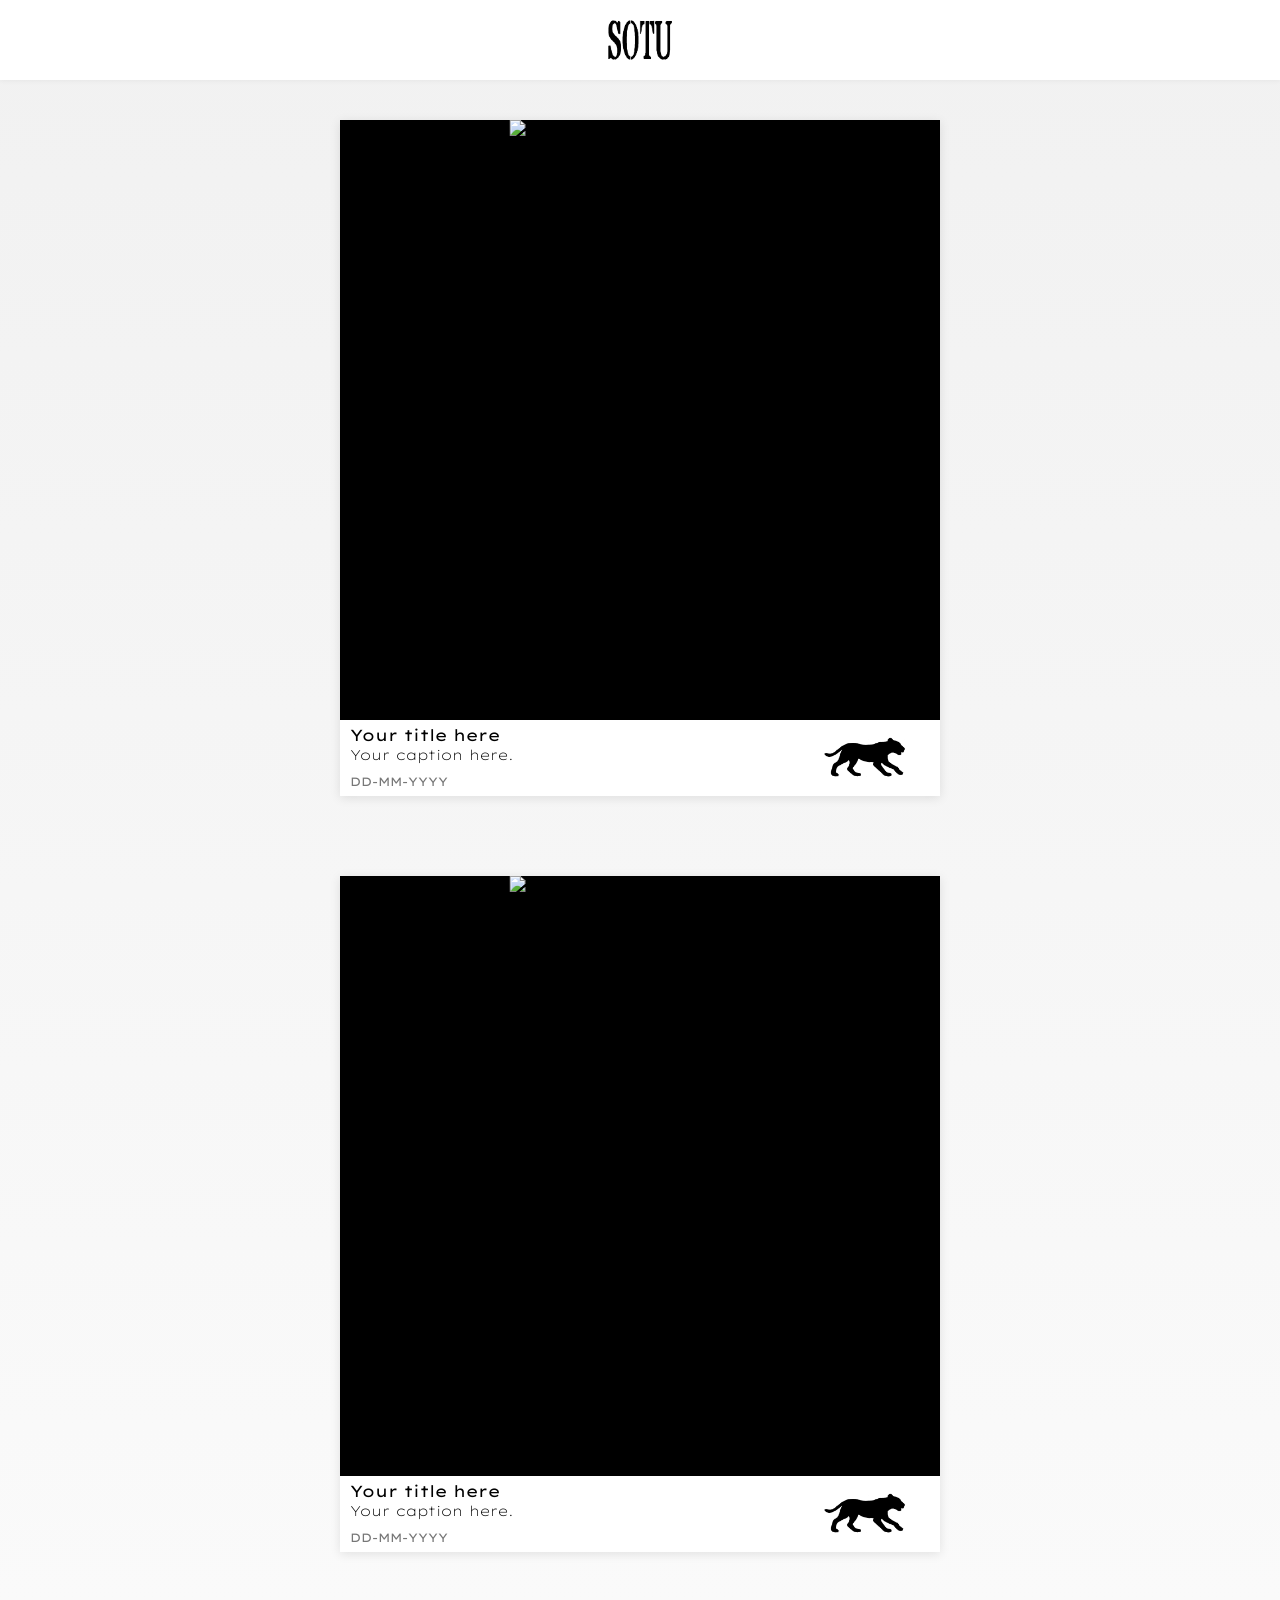
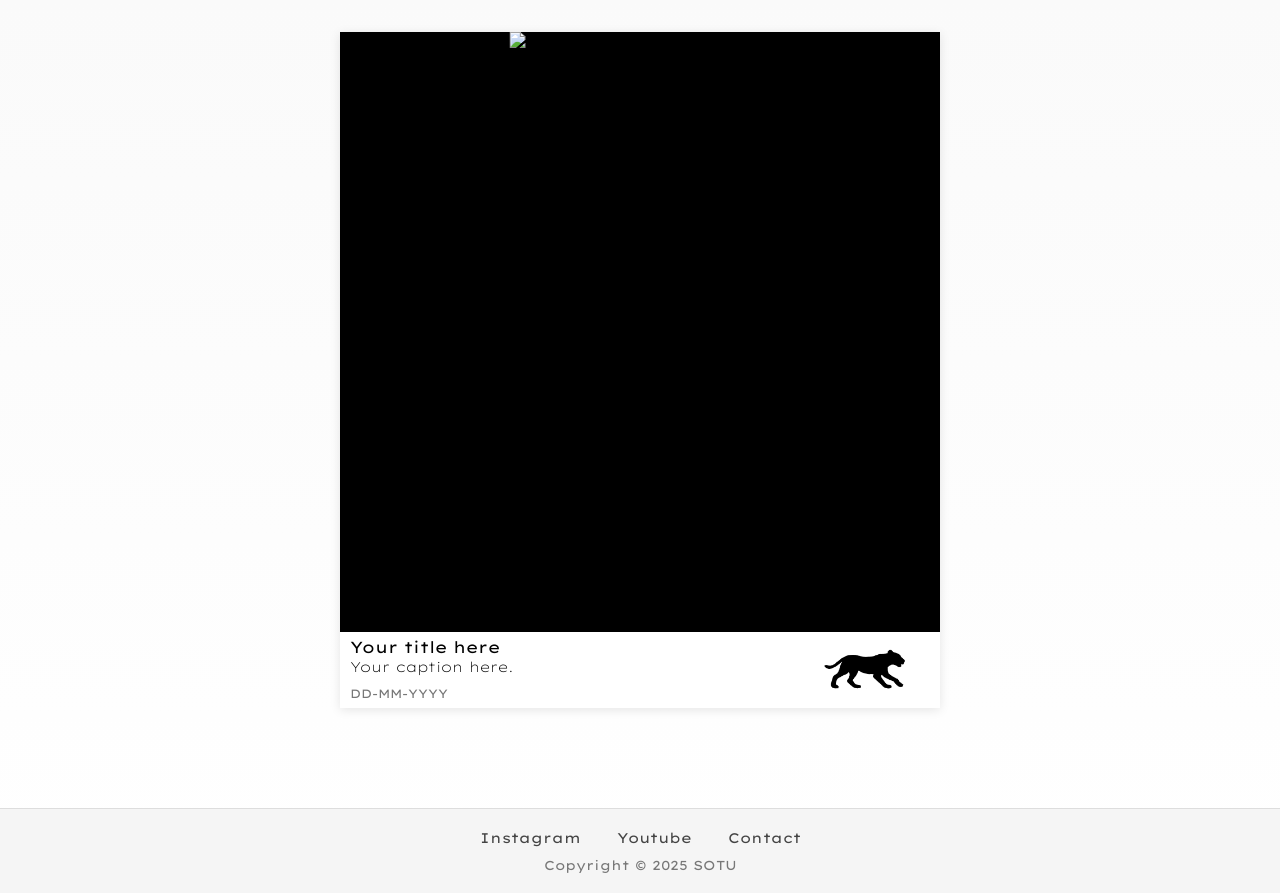
==== blog.html @ 9614f3e0 "Add files via upload" ====
<!DOCTYPE html>
<!-- sound of the underground -->
<html lang="en">
<head>
  <meta charset="UTF-8" />
  <meta name="viewport" content="width=device-width, initial-scale=1.0" />
  <title>sotusotusotu</title>
  <link rel="stylesheet" href="styles.css" />
  <link href="https://fonts.googleapis.com/css2?family=Crimson+Text:ital,wght@0,400;0,600;0,700;1,400;1,600;1,700&family=Lexend+Giga:wght@100..900&family=Roboto+Slab:wght@100..900&display=swap" rel="stylesheet">
</head>
<body>

  <!-- Navbar with GIF logo -->
	<header class="navbar" id="navbar">
	  <a href="index.html" class="logo-link">
		<img src="logo.gif" alt="Logo" />
	  </a>
	</header>
	
  <!-- Blog Posts -->
  <div class="post">
	  <div class="image-container">
		<img src="photo1.jpg" alt="Your image description" />
	  </div>
	  <div class="post-content">
		<div class="caption">
		  <b>Your title here</b>
		  <p>Your caption here.</p>
		  <div class="timestamp">DD-MM-YYYY</div>
		</div>
		<div class="side">
		  <img src="side.png" alt="Side Image" />
		</div>
	  </div>
	</div>
	
	
	
	<div class="post">
	  <div class="image-container">
		<img src="photo2.jpg" alt="Your image description" />
	  </div>
	  <div class="post-content">
		<div class="caption">
		  <b>Your title here</b>
		  <p>Your caption here.</p>
		  <div class="timestamp">DD-MM-YYYY</div>
		</div>
		<div class="side">
		  <img src="side.png" alt="Side Image" />
		</div>
	  </div>
	</div>
	
	
	<div class="post">
	  <div class="image-container">
		<img src="photo3.jpg" alt="Your image description" />
	  </div>
	  <div class="post-content">
		<div class="caption">
		  <b>Your title here</b>
		  <p>Your caption here.</p>
		  <div class="timestamp">DD-MM-YYYY</div>
		</div>
		<div class="side">
		  <img src="side.png" alt="Side Image" />
		</div>
	  </div>
	</div>



  <!-- Scroll behavior script -->
  <script>
    let lastScrollTop = 0;
    const navbar = document.getElementById("navbar");

    window.addEventListener("scroll", () => {
      const currentScroll = window.pageYOffset || document.documentElement.scrollTop;

      if (currentScroll > lastScrollTop) {
        // Scrolling down
        navbar.classList.add("shrink");
		navbar.classList.remove("grow");
      } else {
        // Scrolling up
        navbar.classList.remove("shrink");
		navbar.classList.add("grow");
      }

      lastScrollTop = currentScroll <= 0 ? 0 : currentScroll;
    });
  </script>
  
  <footer class="footer">
	  <div class="footer-links">
		<a href="https://www.instagram.com/user1976386783?igsh=amNlMzZhYmRoYXJ6&utm_source=qr" target="_blank" rel="noopener noreferrer">Instagram</a>
		<a href="https://www.youtube.com/channel/UCuCPQRbkkRWhS4Hbh84M4jQ" target="_blank" rel="noopener noreferrer">Youtube</a>
		<a href="https://sharetext.io/31c55d90" target="_blank" rel="noopener noreferrer">Contact</a>
	  </div>
	  <div class="footer-copy">
			Copyright © 2025 SOTU
	  </div>
  </footer>


</body>
</html>
---- styles.css ----
.lexend-giga-<uniquifier> {
  font-family: "Lexend Giga", sans-serif;
  font-optical-sizing: auto;
  font-weight: 200;
  font-style: normal;
}

body {
  margin: 0;
  font-family: "Lexend Giga", sans-serif;
  background: linear-gradient(to bottom, #f1f1f1, #ffffff);
  display: flex;
  flex-direction: column;
  align-items: center;
}

/* Navbar styles */
.navbar {
  height: 80px;
  background-color: #fff;
  display: flex;
  justify-content: center;
  align-items: center;
  position: sticky;
  top: 0;
  width: 100%;
  box-shadow: 0 1px 5px rgba(0,0,0,0.05);
  z-index: 1000;
}

.logo-link {
  background: none !important;
  border: none !important;
  padding: 0 !important;
  margin: 0 !important;
  display: inline-block !important;
  text-decoration: none !important;
  outline: none !important;
  box-shadow: none !important;
  cursor: pointer;
}

.logo-link img {
  height: 60px;
  width: auto;
  object-fit: contain;
  display: block; /* removes tiny bottom space under images */
}



.navbar img {
  height: 100px;           /* bigger logo height */
  object-fit: contain;
  margin-top: -10px;       /* shift logo up to keep it visually centered */
  margin-bottom: -10px;    /* shift logo down too if needed */
}


.navbar.shrink img {
  height: 80px; /* Shrunk logo size */
}

.navbar.grow img {
  height: 100px; /* Grow logo size */
}

/* Post styles */
.post {
  background-color: white;
  max-width: 600px;
  width: 100%;
  margin: 40px auto;
  box-shadow: 0 2px 10px rgba(0, 0, 0, 0.1);
}

.image-container {
  width: 100%;
  aspect-ratio: 1 / 1;
  overflow: hidden;
  position: relative;
  background: #000;
}

.image-container img {
  position: absolute;
  top: 50%;
  left: 50%;
  height: 100%;
  width: auto;
  transform: translate(-50%, -50%);
  object-fit: cover;
}

.caption b {
  margin: 5px 0 2px 10px; /* bottom margin 2px */
  padding: 0;
  display: block;
  font-family: "Lexend Giga", sans-serif;
  font-weight: 400;
}

.caption p {
  margin: 0 20px 4px 10px; /* current margins */
  padding: 0;
  font-family: "Lexend Giga", sans-serif;
  font-weight: 200;
  font-size: 14px;
  border-top: none;
}

/* Adjust to bring them closer */
.caption b {
  margin-bottom: 1px; /* reduce bottom margin */
}

.caption p {
  margin-top: 1px; /* add a small top margin */
}

.post-content {
  display: flex;
  align-items: flex-start;
  gap: 10px; /* spacing between text and image */
  padding: 0px 0px;
}

.caption {
  flex: 1; /* text uses remaining space */
}

.side img {
  width: 90px;   /* smaller size */
  height: auto;
  object-fit: contain;
  flex-shrink: 0; /* don’t shrink */
}

.side {
  margin-right: 30px; /* move it right a bit */
  margin-top: 12px;   /* move it down a bit */
  flex-shrink: 0;
}


.timestamp {
  margin: 10px 0 7px 10px;
  padding: 0;
  font-size: 12px;
  color: #777;
}


.footer {
  width: 100%;
  text-align: center;
  padding: 20px 0;
  background-color: #f5f5f5;
  border-top: 1px solid #ddd;
  margin-top: 60px;
  font-family: "Lexend Giga", sans-serif;
  font-size: 14px;
  color: #444;
}

.footer-links {
  margin-bottom: 10px;
}

.footer-links a {
  color: #444;
  text-decoration: none;
  margin: 0 15px;
  transition: color 0.2s ease;
}

.footer-links a:hover {
  color: #000;
}

.footer-copy {
  font-size: 13px;
  color: #777;
}
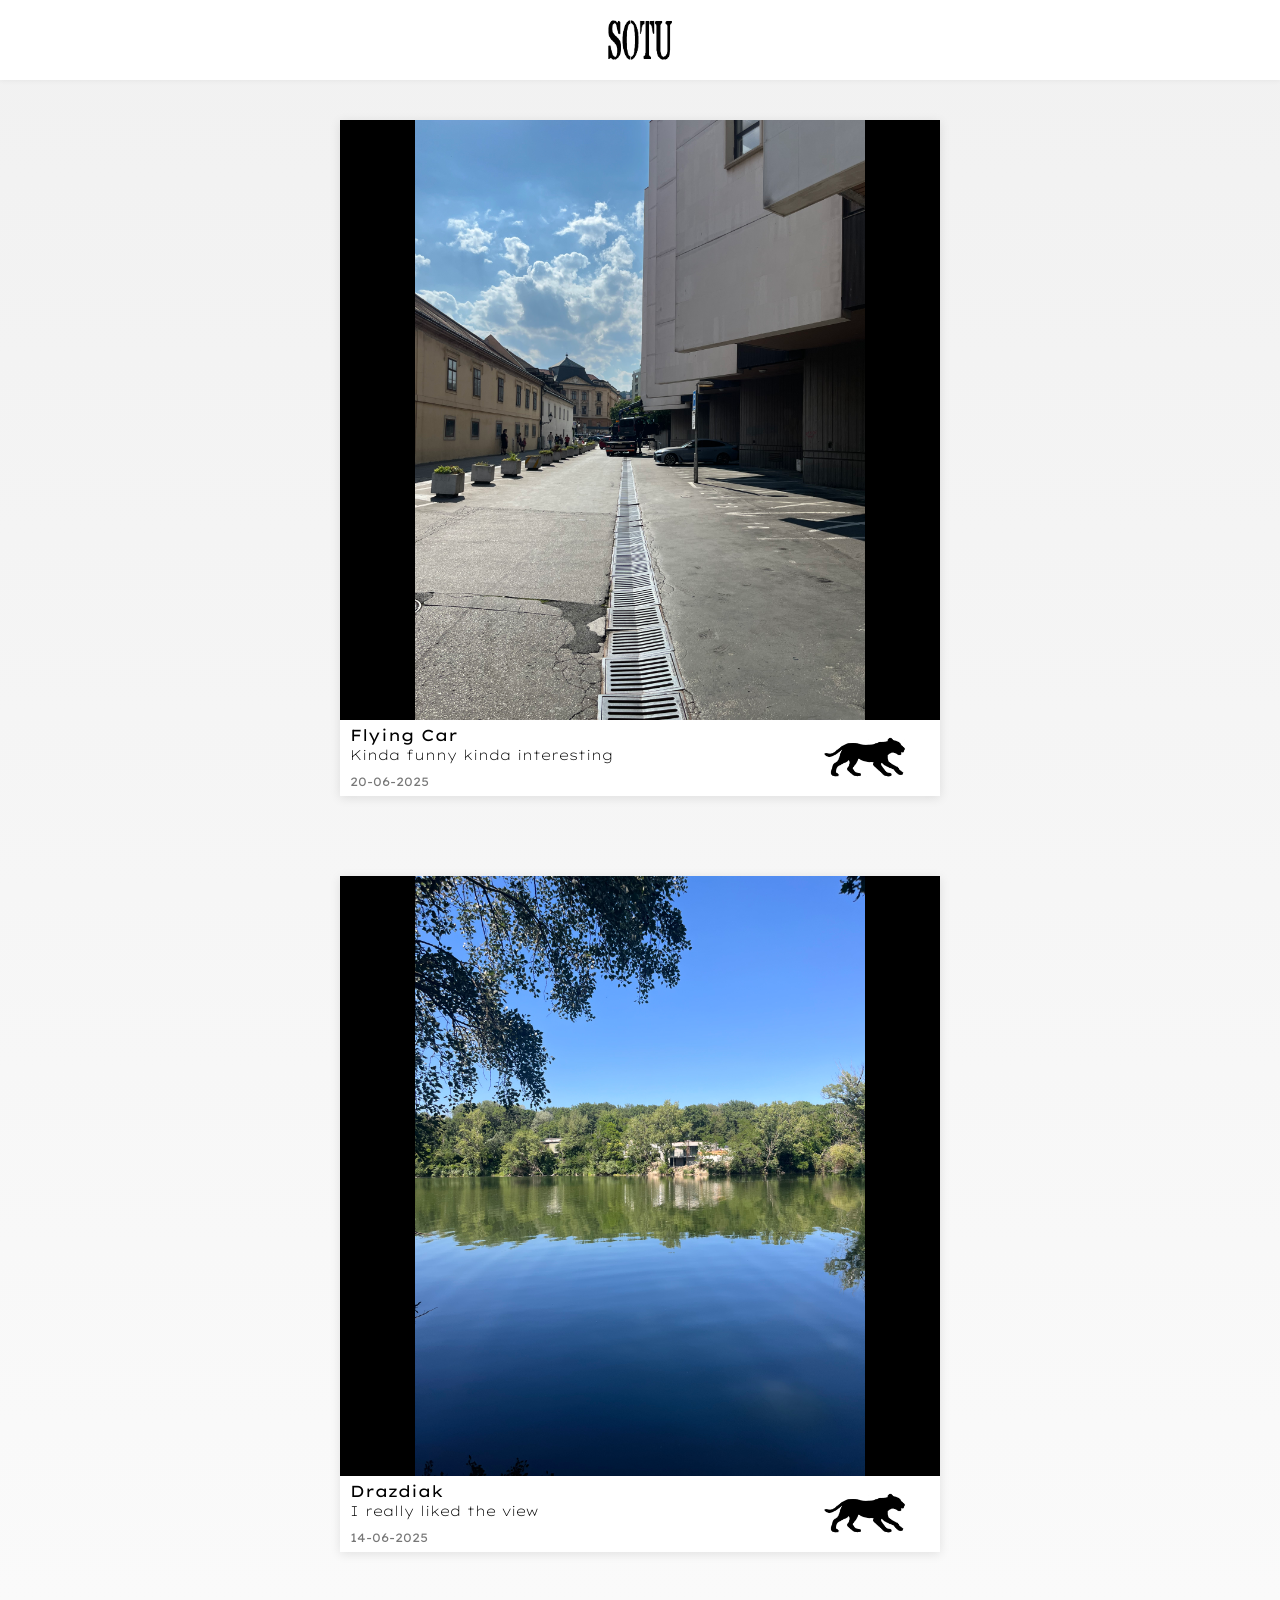
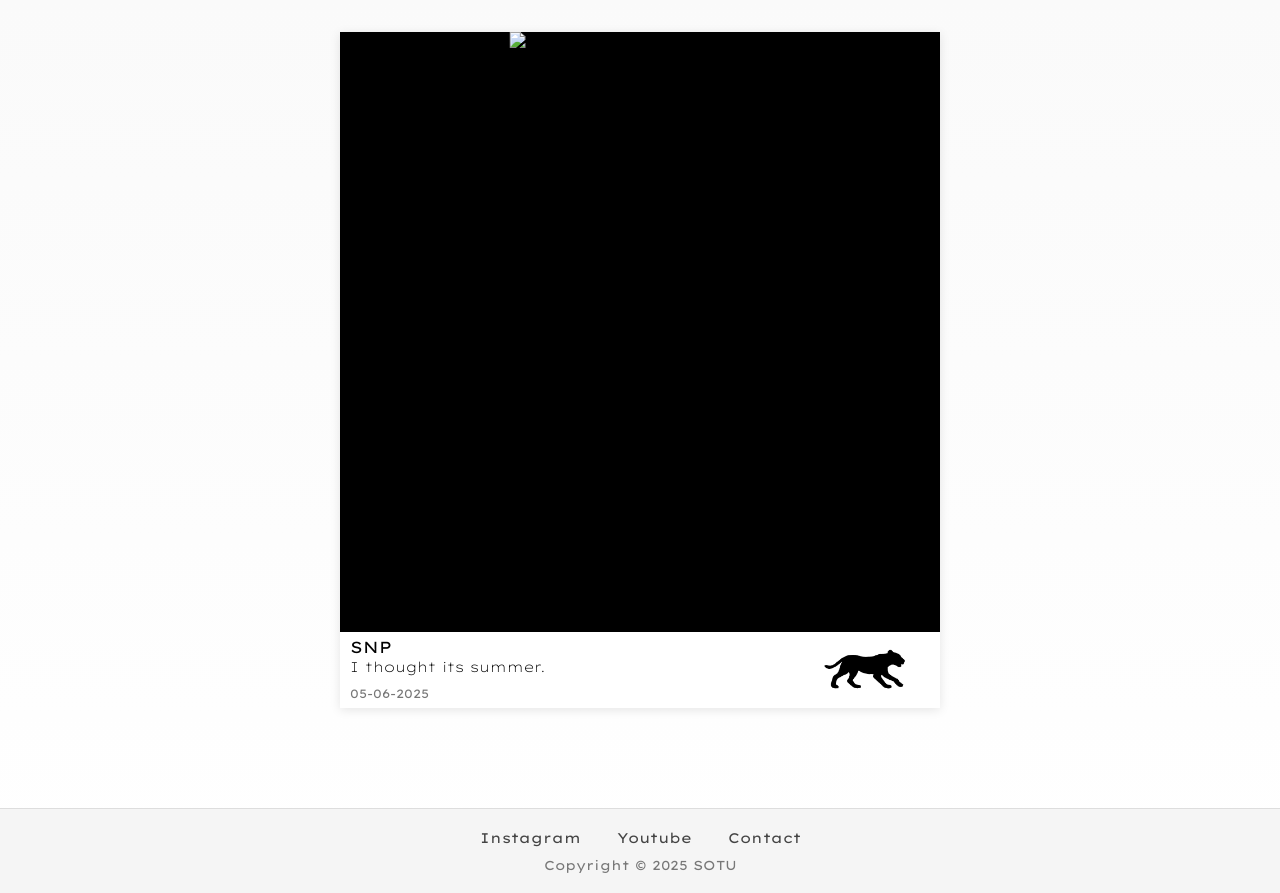
==== commit 0919c0d2: "blog.html" ====
--- a/blog.html
+++ b/blog.html
@@ -20,13 +20,13 @@
   <!-- Blog Posts -->
   <div class="post">
 	  <div class="image-container">
-		<img src="photo1.jpg" alt="Your image description" />
+		<img src="photo3.jpg" alt="Your image description" />
 	  </div>
 	  <div class="post-content">
 		<div class="caption">
-		  <b>Your title here</b>
-		  <p>Your caption here.</p>
-		  <div class="timestamp">DD-MM-YYYY</div>
+		  <b>Flying Car</b>
+		  <p>Kinda funny kinda interesting</p>
+		  <div class="timestamp">20-06-2025</div>
 		</div>
 		<div class="side">
 		  <img src="side.png" alt="Side Image" />
@@ -42,9 +42,9 @@
 	  </div>
 	  <div class="post-content">
 		<div class="caption">
-		  <b>Your title here</b>
-		  <p>Your caption here.</p>
-		  <div class="timestamp">DD-MM-YYYY</div>
+		  <b>Drazdiak</b>
+		  <p>I really liked the view</p>
+		  <div class="timestamp">14-06-2025</div>
 		</div>
 		<div class="side">
 		  <img src="side.png" alt="Side Image" />
@@ -55,13 +55,13 @@
 	
 	<div class="post">
 	  <div class="image-container">
-		<img src="photo3.jpg" alt="Your image description" />
+		<img src="photo1.jpg" alt="Your image description" />
 	  </div>
 	  <div class="post-content">
 		<div class="caption">
-		  <b>Your title here</b>
-		  <p>Your caption here.</p>
-		  <div class="timestamp">DD-MM-YYYY</div>
+		  <b>SNP</b>
+		  <p>I thought its summer.</p>
+		  <div class="timestamp">05-06-2025</div>
 		</div>
 		<div class="side">
 		  <img src="side.png" alt="Side Image" />
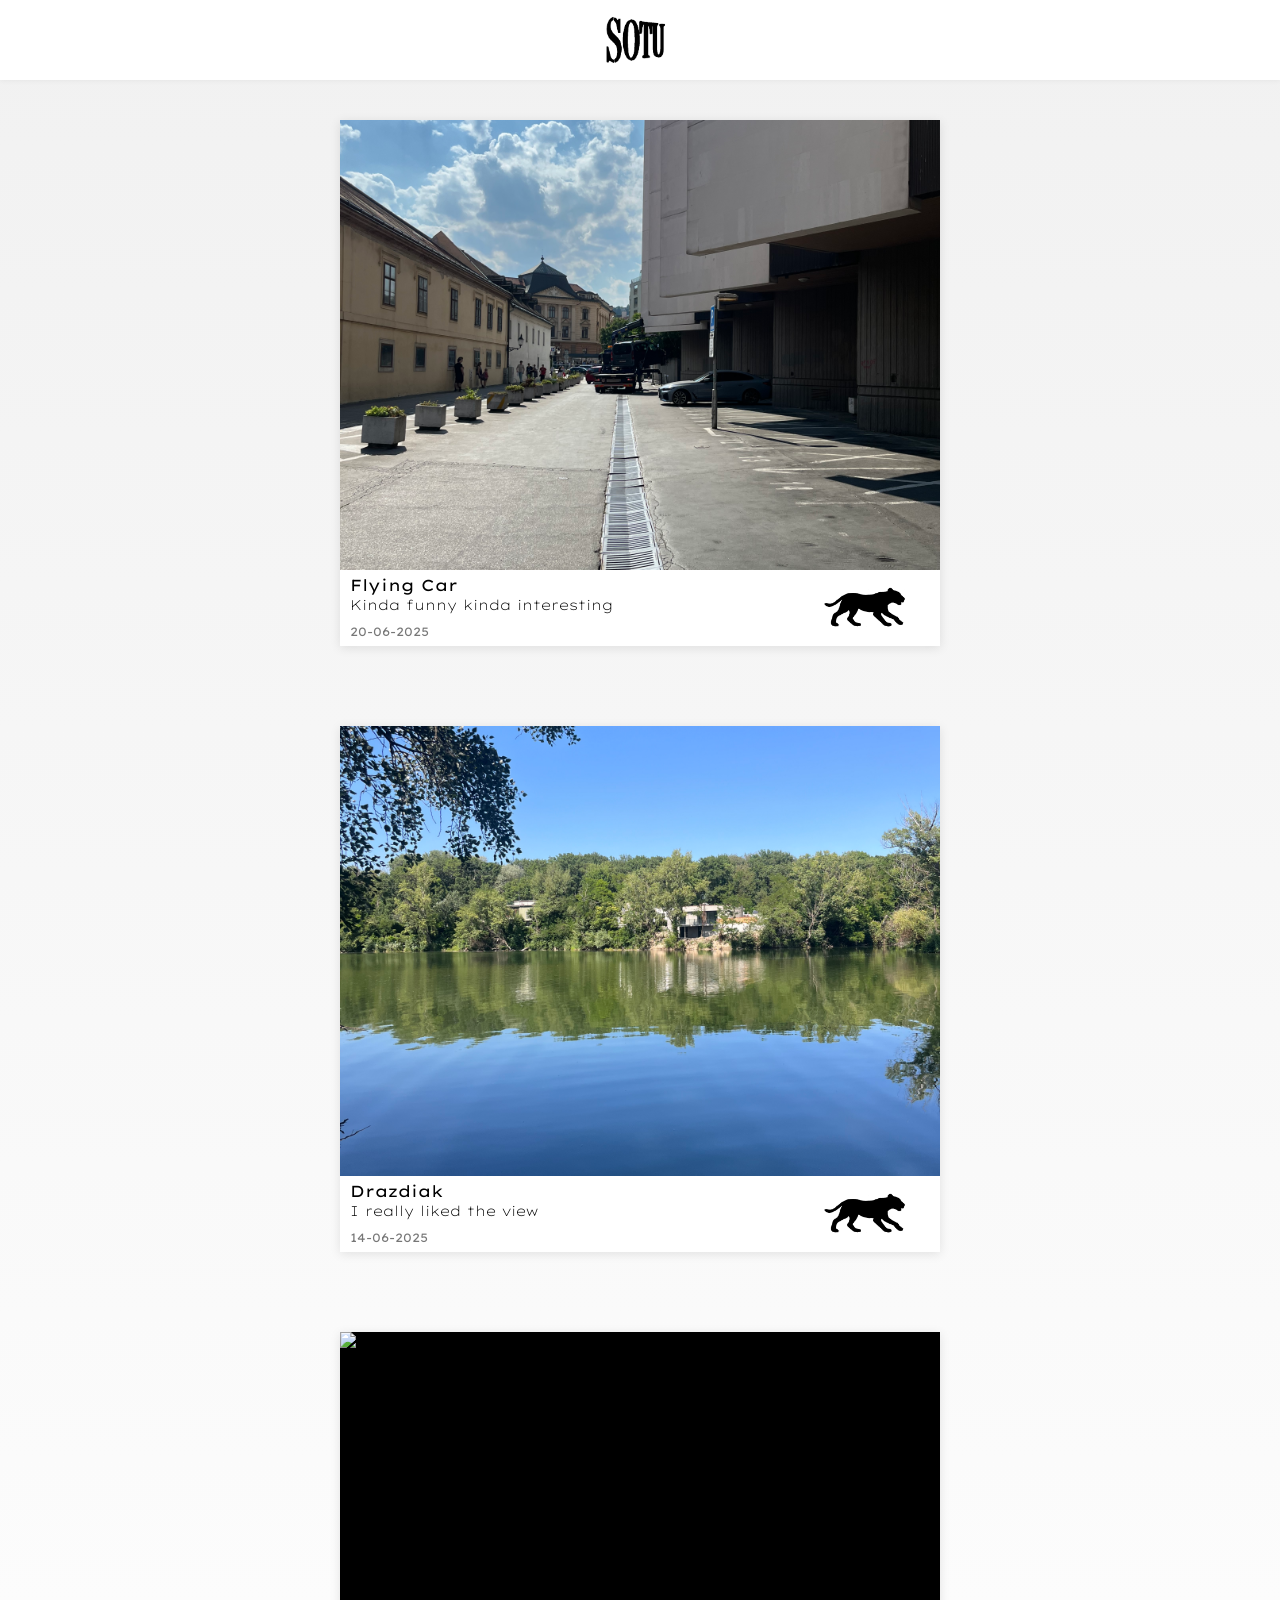
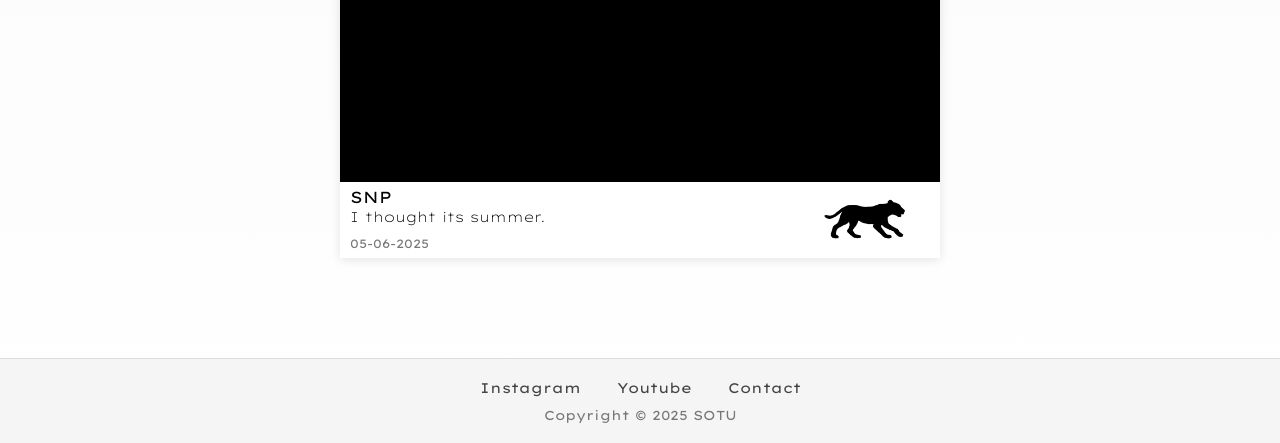
==== commit d15c57b5: "Update blog.html" ====
--- a/blog.html
+++ b/blog.html
@@ -2,6 +2,7 @@
 <!-- sound of the underground -->
 <html lang="en">
 <head>
+  <link rel="icon" href="favicon.png" type="image/png">
   <meta charset="UTF-8" />
   <meta name="viewport" content="width=device-width, initial-scale=1.0" />
   <title>sotusotusotu</title>
--- a/styles.css
+++ b/styles.css
@@ -76,20 +76,17 @@
 
 .image-container {
   width: 100%;
-  aspect-ratio: 1 / 1;
   overflow: hidden;
   position: relative;
   background: #000;
+  aspect-ratio: 4 / 3; /* Or 1 / 1 if square, or remove for natural ratio */
 }
 
 .image-container img {
-  position: absolute;
-  top: 50%;
-  left: 50%;
+  width: 100%;
   height: 100%;
-  width: auto;
-  transform: translate(-50%, -50%);
   object-fit: cover;
+  display: block;
 }
 
 .caption b {
@@ -181,4 +178,4 @@
 .footer-copy {
   font-size: 13px;
   color: #777;
-}+}
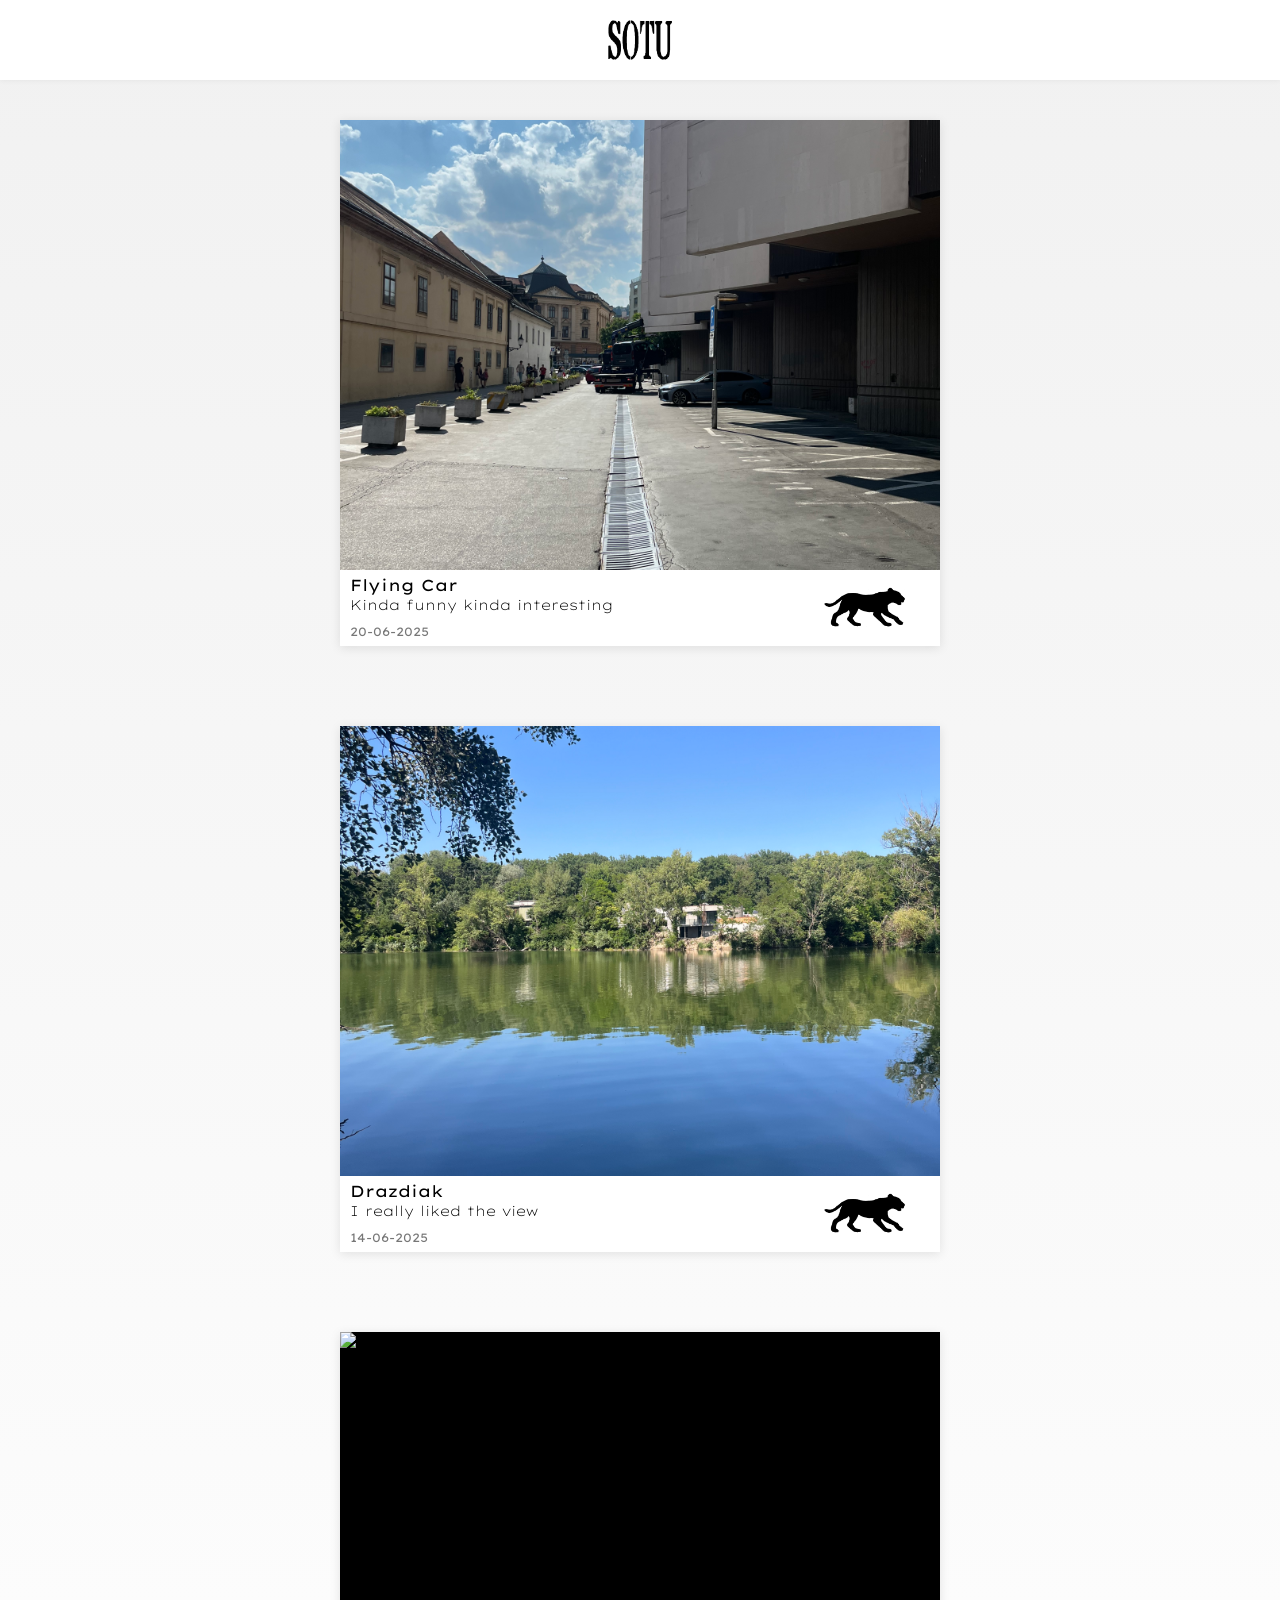
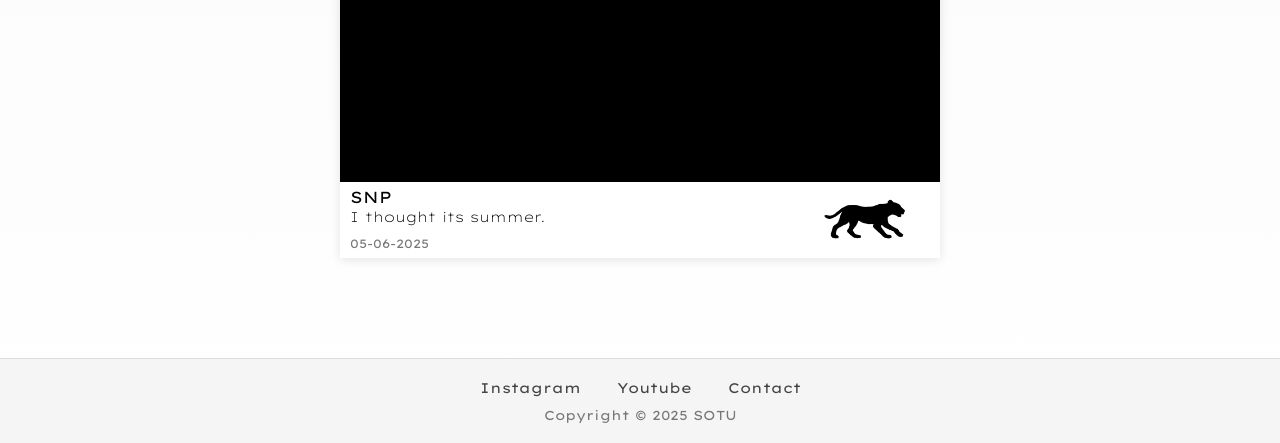
==== commit d4af49fc: "blog.html" ====
--- a/blog.html
+++ b/blog.html
@@ -21,7 +21,7 @@
   <!-- Blog Posts -->
   <div class="post">
 	  <div class="image-container">
-		<img src="photo3.jpg" alt="Your image description" />
+		<img src="photo3.jpg" alt="flying car" />
 	  </div>
 	  <div class="post-content">
 		<div class="caption">
@@ -39,7 +39,7 @@
 	
 	<div class="post">
 	  <div class="image-container">
-		<img src="photo2.jpg" alt="Your image description" />
+		<img src="photo2.jpg" alt="lake" />
 	  </div>
 	  <div class="post-content">
 		<div class="caption">
@@ -56,7 +56,7 @@
 	
 	<div class="post">
 	  <div class="image-container">
-		<img src="photo1.jpg" alt="Your image description" />
+		<img src="photo1.jpg" alt="water skatepark" />
 	  </div>
 	  <div class="post-content">
 		<div class="caption">
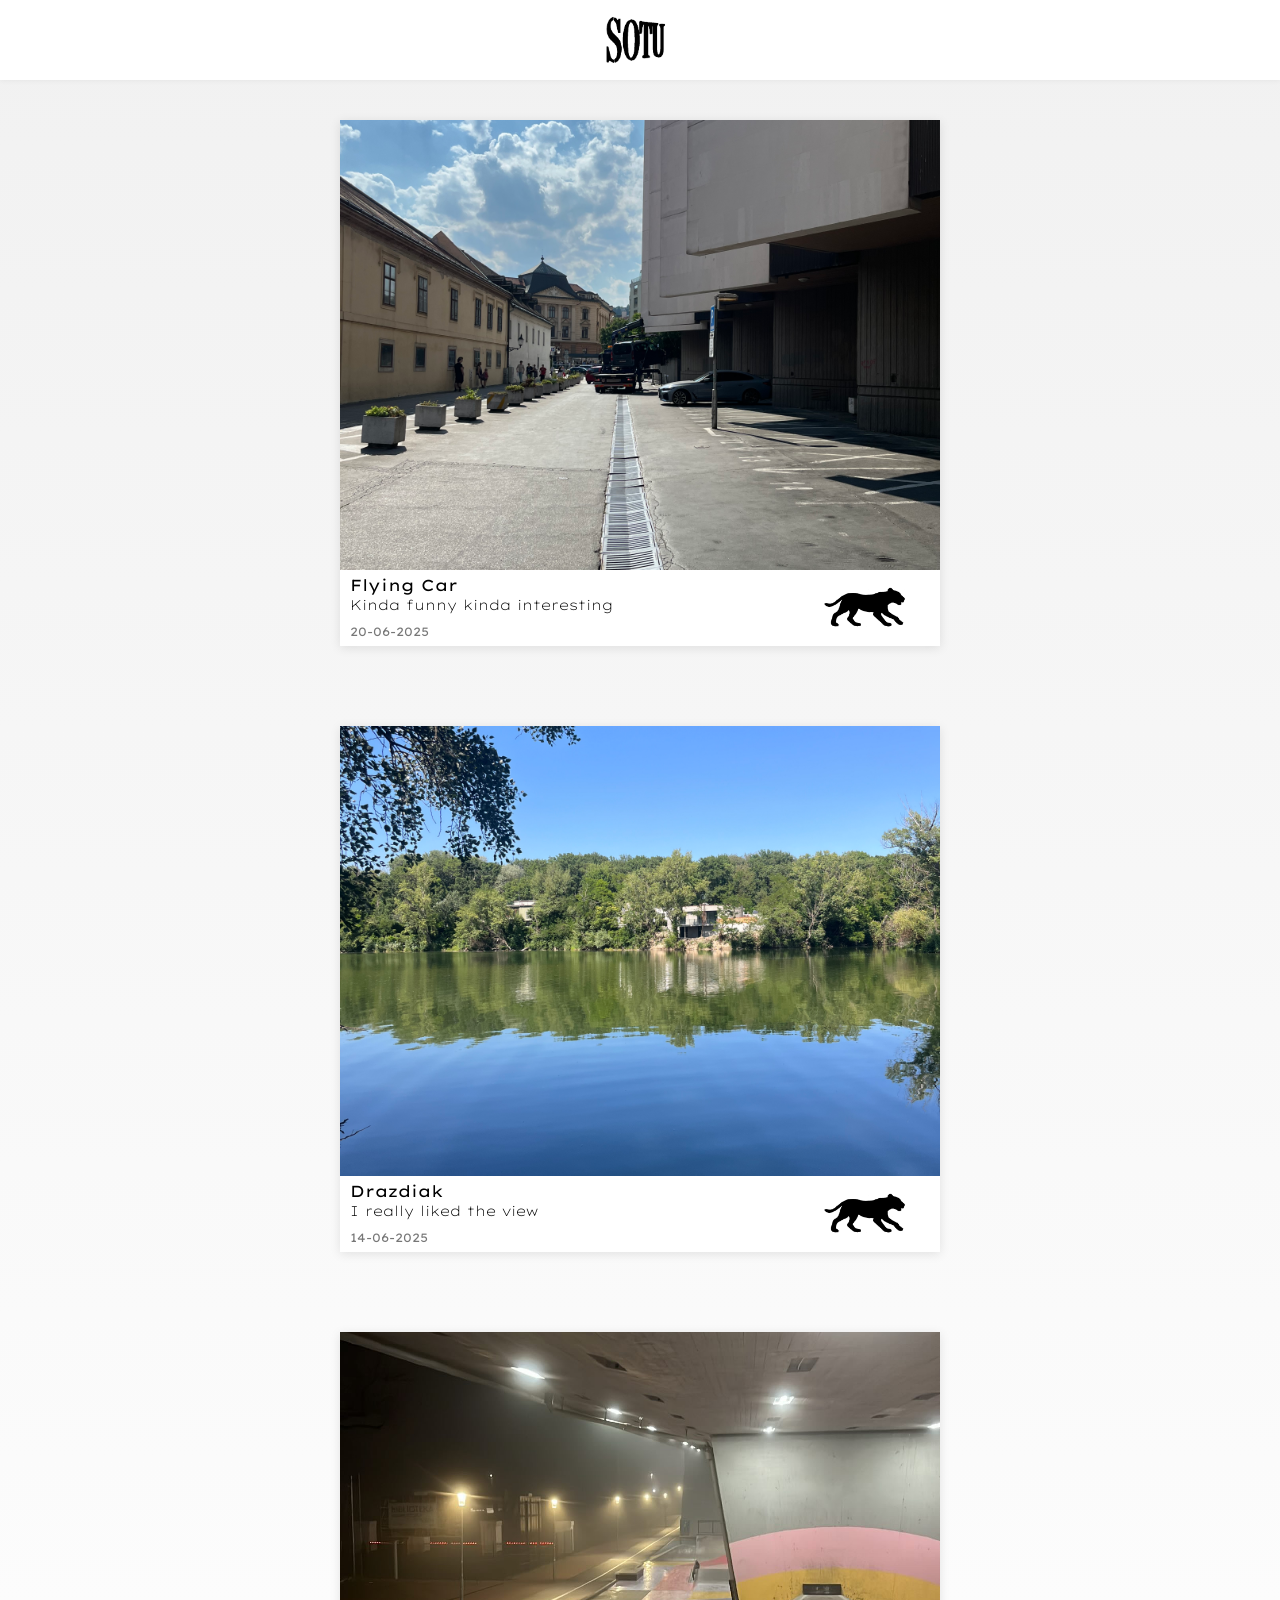
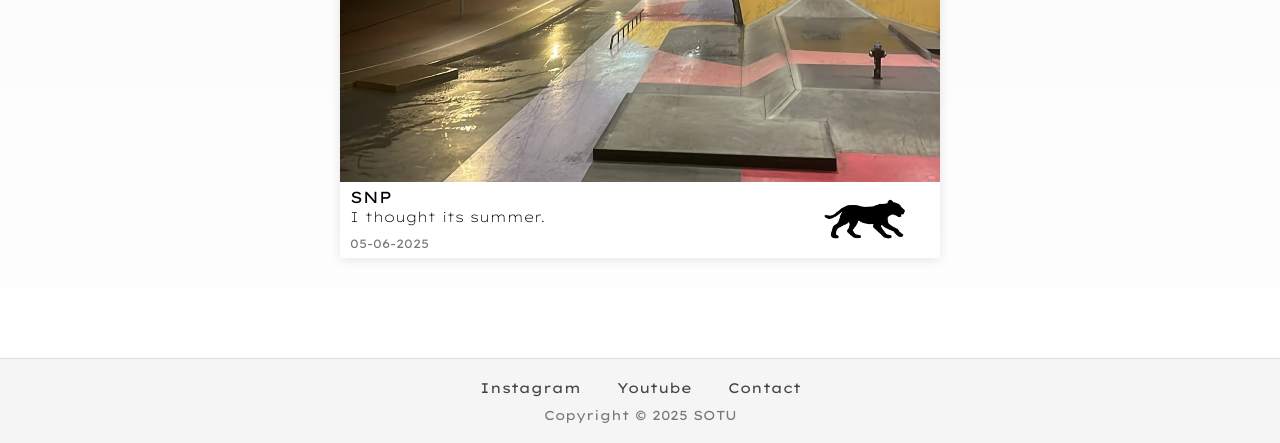
==== commit 566b5dbb: "Update blog.html" ====
--- a/blog.html
+++ b/blog.html
@@ -21,7 +21,7 @@
   <!-- Blog Posts -->
   <div class="post">
 	  <div class="image-container">
-		<img src="photo3.jpg" alt="flying car" />
+		<img src="posts/photo3.jpg" alt="flying car" />
 	  </div>
 	  <div class="post-content">
 		<div class="caption">
@@ -39,7 +39,7 @@
 	
 	<div class="post">
 	  <div class="image-container">
-		<img src="photo2.jpg" alt="lake" />
+		<img src="posts/photo2.jpg" alt="lake" />
 	  </div>
 	  <div class="post-content">
 		<div class="caption">
@@ -56,7 +56,7 @@
 	
 	<div class="post">
 	  <div class="image-container">
-		<img src="photo1.jpg" alt="water skatepark" />
+		<img src="posts/photo1.jpg" alt="water skatepark" />
 	  </div>
 	  <div class="post-content">
 		<div class="caption">
